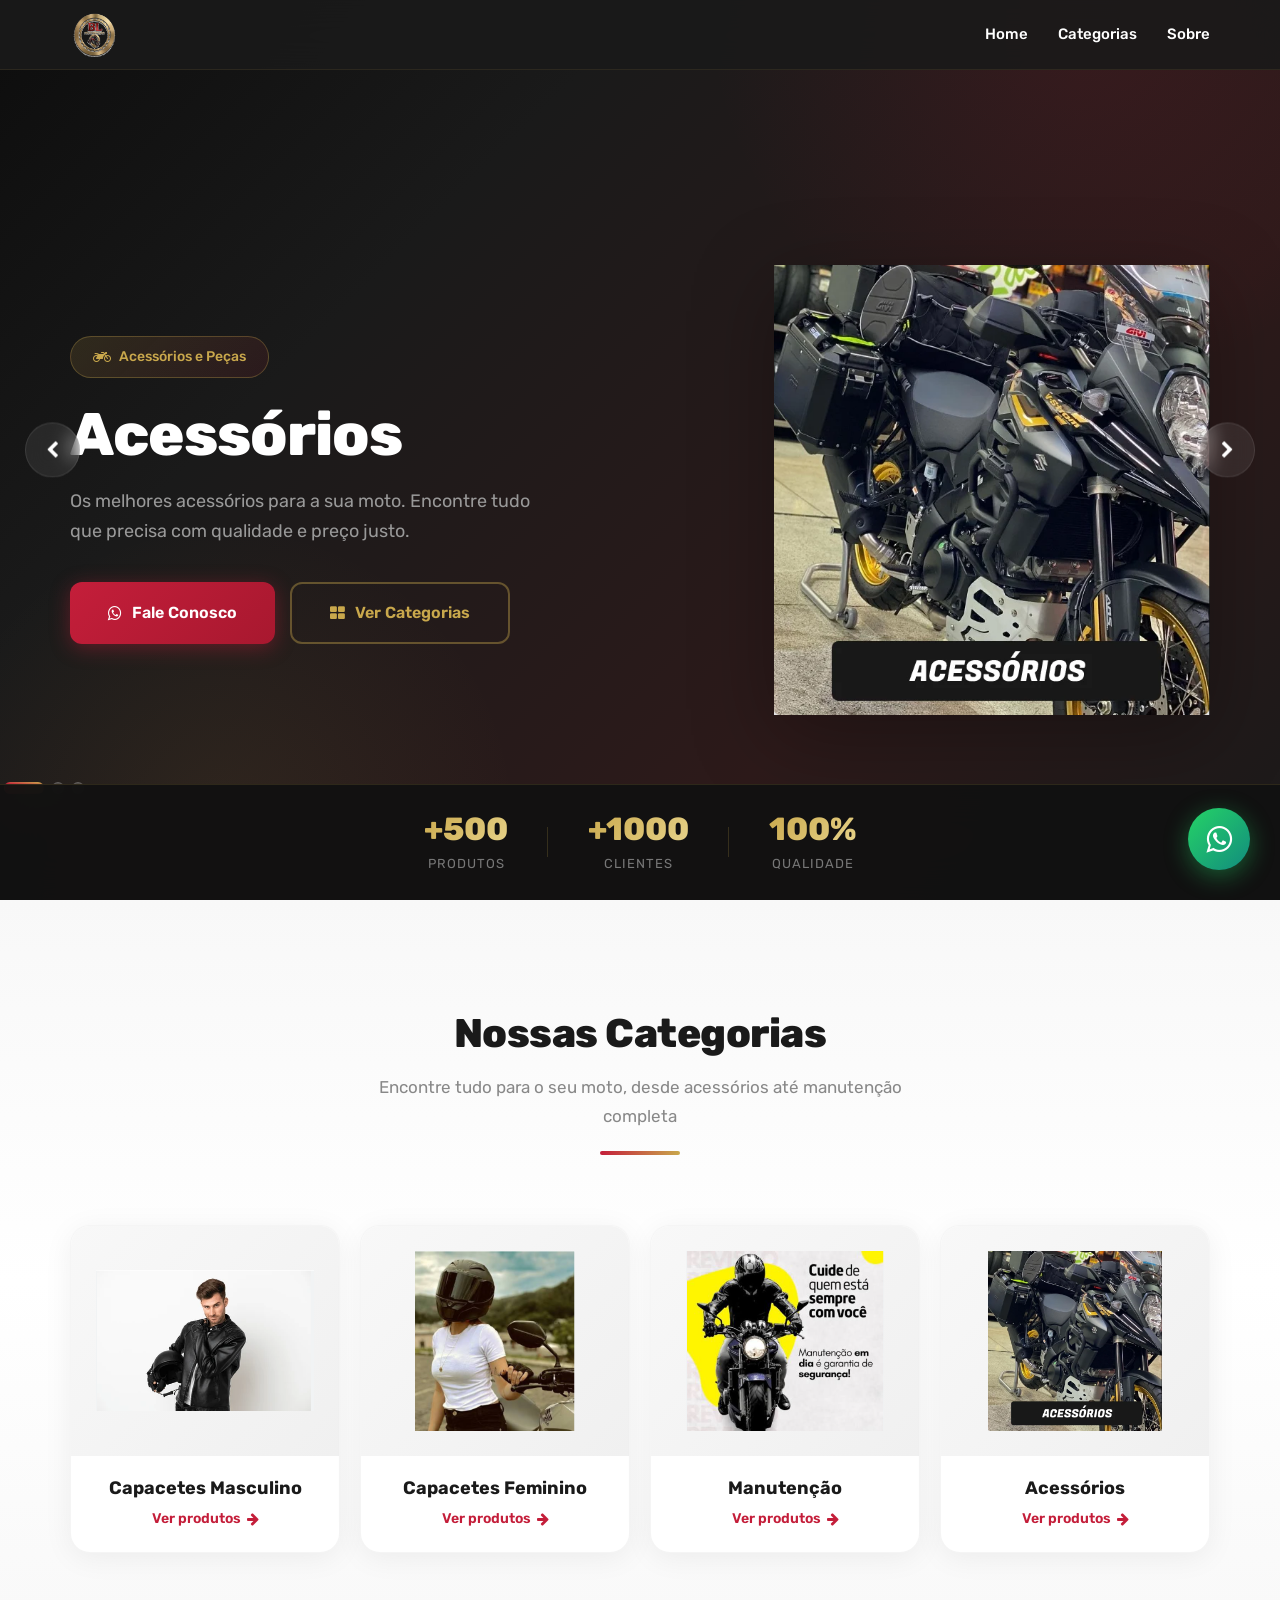
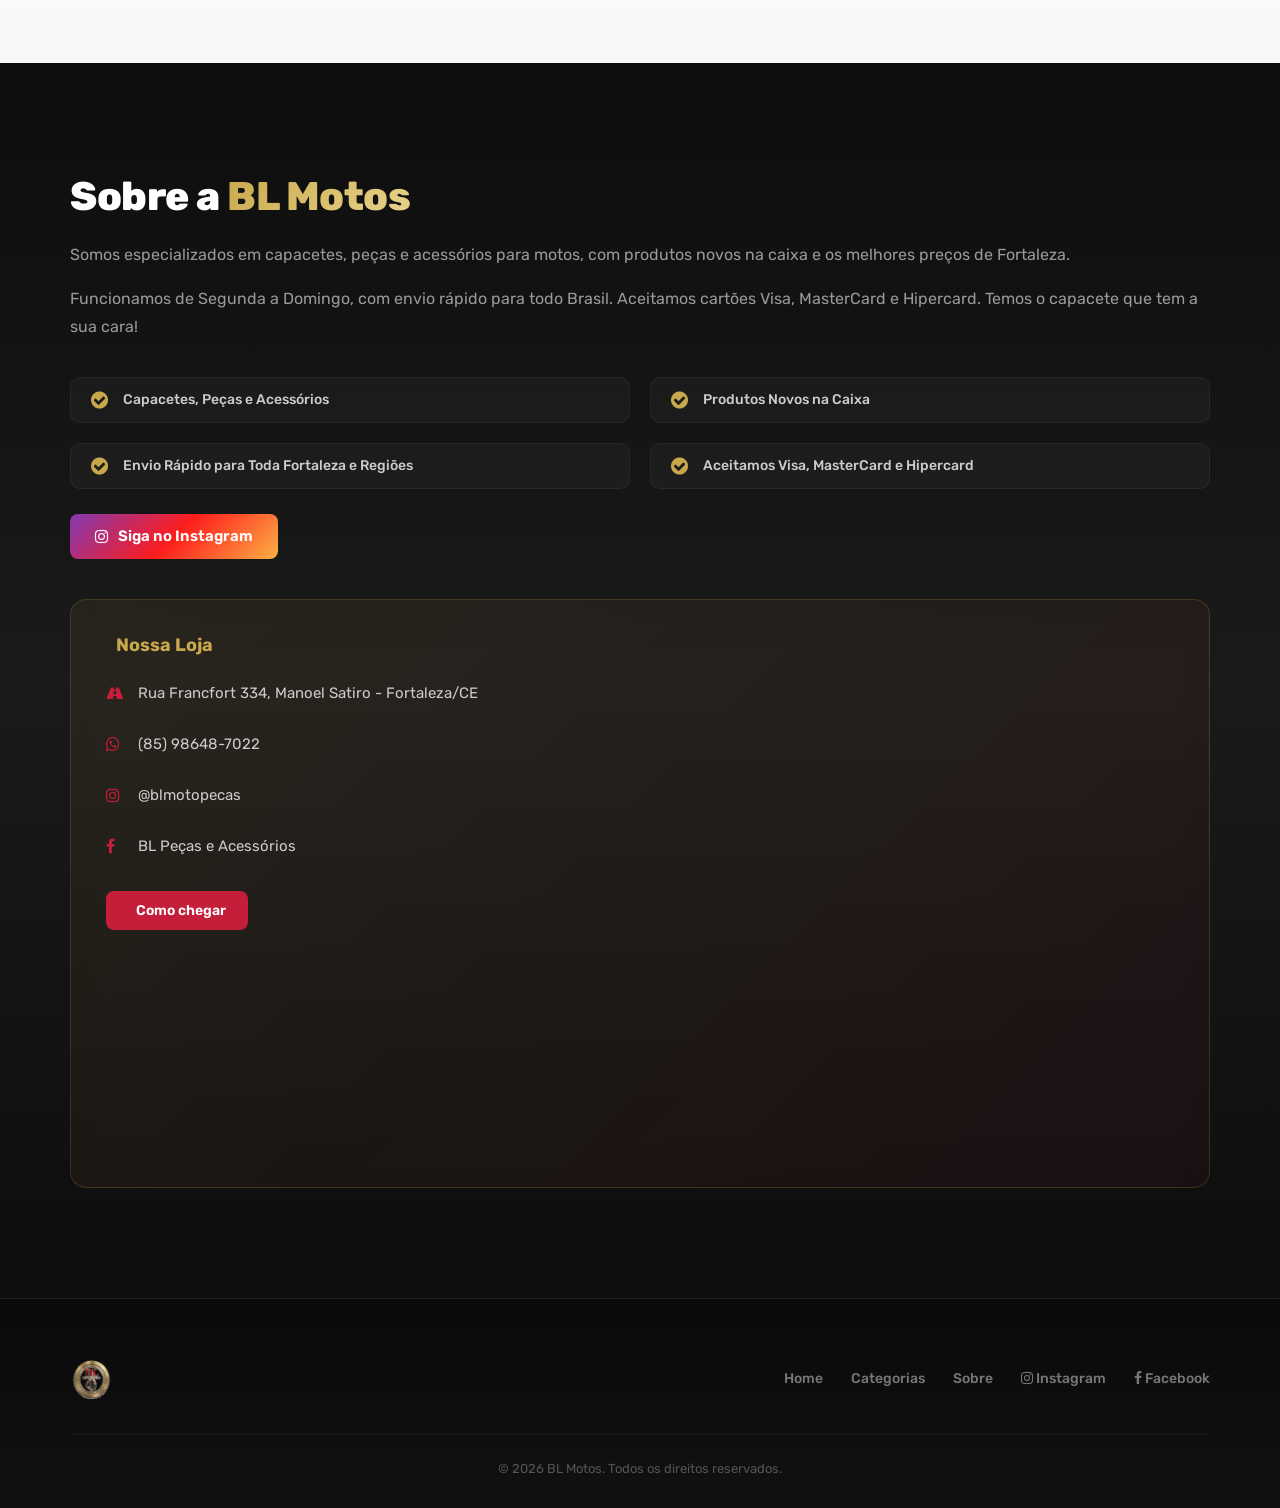
==== index.html @ 46d39925 "commit init" ====
<!DOCTYPE html>
<html lang="pt-BR">

<head>
    <meta charset="UTF-8">
    <meta http-equiv="X-UA-Compatible" content="IE=edge">
    <title>BL Motos - Acessórios e Peças para Motos</title>
    <meta name="robots" content="index, follow" />
    <meta name="description" content="BL Motos - Acessórios e peças para motos com os melhores preços e entrega para todo o Brasil.">
    <meta name="viewport" content="width=device-width, initial-scale=1.0">
    <link rel="icon" type="image/png" href="assets/images/logo/logo_transparent.png" />

    <!-- CSS -->
    <link rel="stylesheet" href="assets/css/vendor/font-awesome.min.css" />
    <link rel="stylesheet" href="assets/css/vendor/Pe-icon-7-stroke.css" />
    <link rel="stylesheet" href="assets/css/plugins/animate.min.css">
    <link rel="stylesheet" href="assets/css/plugins/swiper-bundle.min.css">
    <link rel="stylesheet" href="assets/css/style.css">

    <style>
        /* ===== RESET & BASE ===== */
        * { margin: 0; padding: 0; box-sizing: border-box; }
        html { scroll-behavior: smooth; }
        body { font-family: 'Rubik', sans-serif; color: #4A4A4A; overflow-x: hidden; }

        /* ===== ANIMATIONS ===== */
        @keyframes fadeInUp { from { opacity: 0; transform: translateY(40px); } to { opacity: 1; transform: translateY(0); } }
        @keyframes fadeInLeft { from { opacity: 0; transform: translateX(-40px); } to { opacity: 1; transform: translateX(0); } }
        @keyframes fadeInRight { from { opacity: 0; transform: translateX(40px); } to { opacity: 1; transform: translateX(0); } }
        @keyframes float { 0%, 100% { transform: translateY(0); } 50% { transform: translateY(-15px); } }
        @keyframes pulse { 0%, 100% { box-shadow: 0 0 0 0 rgba(37, 211, 102, 0.5); } 50% { box-shadow: 0 0 0 15px rgba(37, 211, 102, 0); } }
        @keyframes shimmer { 0% { background-position: -200% center; } 100% { background-position: 200% center; } }
        @keyframes glow { 0%, 100% { box-shadow: 0 0 20px rgba(196, 30, 58, 0.3); } 50% { box-shadow: 0 0 40px rgba(196, 30, 58, 0.6); } }
        @keyframes slideIn { from { opacity: 0; transform: scale(0.9); } to { opacity: 1; transform: scale(1); } }
        @keyframes borderGlow { 0%, 100% { border-color: rgba(201, 168, 76, 0.3); } 50% { border-color: rgba(201, 168, 76, 0.8); } }

        .animate-on-scroll { opacity: 0; transform: translateY(30px); transition: all 0.8s cubic-bezier(0.25, 0.46, 0.45, 0.94); }
        .animate-on-scroll.animated { opacity: 1; transform: translateY(0); }
        .animate-on-scroll.delay-1 { transition-delay: 0.1s; }
        .animate-on-scroll.delay-2 { transition-delay: 0.2s; }
        .animate-on-scroll.delay-3 { transition-delay: 0.3s; }
        .animate-on-scroll.delay-4 { transition-delay: 0.4s; }

        /* ===== HEADER ===== */
        .landing-header {
            position: fixed; top: 0; left: 0; width: 100%; z-index: 1000;
            background: rgba(26, 26, 26, 0.9); backdrop-filter: blur(20px);
            padding: 12px 0; transition: all 0.4s ease;
            border-bottom: 1px solid rgba(201, 168, 76, 0.1);
        }
        .landing-header.scrolled {
            background: rgba(17, 17, 17, 0.98);
            padding: 8px 0;
            box-shadow: 0 4px 30px rgba(0,0,0,0.3);
            border-bottom: 1px solid rgba(201, 168, 76, 0.2);
        }
        .landing-header .container { display: flex; justify-content: space-between; align-items: center; }
        .landing-header .logo img { max-height: 45px; transition: all 0.3s; }
        .landing-header.scrolled .logo img { max-height: 38px; }
        .landing-header nav ul { list-style: none; display: flex; gap: 30px; margin: 0; padding: 0; }
        .landing-header nav ul li a {
            color: #fff; text-decoration: none; font-weight: 500; font-size: 15px;
            transition: all 0.3s; position: relative; padding: 5px 0;
        }
        .landing-header nav ul li a:hover { color: #C9A84C; }
        .landing-header nav ul li a::after {
            content: ''; position: absolute; bottom: -2px; left: 50%; width: 0; height: 2px;
            background: linear-gradient(90deg, #C41E3A, #C9A84C); transition: all 0.3s;
            transform: translateX(-50%);
        }
        .landing-header nav ul li a:hover::after { width: 100%; }
        .mobile-toggle { display: none; background: none; border: none; color: #fff; font-size: 24px; cursor: pointer; }

        /* ===== HERO ===== */
        .hero { position: relative; }
        .hero-swiper { width: 100%; }
        .hero-slide {
            min-height: 100vh; display: flex; align-items: center;
            background: linear-gradient(135deg, #0D0D0D 0%, #1A1A1A 30%, #2D1A1A 70%, #1A1A1A 100%);
            position: relative; overflow: hidden; padding-top: 80px;
        }
        .hero-slide::before {
            content: ''; position: absolute; top: -50%; right: -20%; width: 900px; height: 900px;
            background: radial-gradient(circle, rgba(196, 30, 58, 0.12) 0%, transparent 60%);
            border-radius: 50%; animation: float 8s ease-in-out infinite;
        }
        .hero-slide::after {
            content: ''; position: absolute; bottom: -30%; left: -10%; width: 700px; height: 700px;
            background: radial-gradient(circle, rgba(201, 168, 76, 0.08) 0%, transparent 60%);
            border-radius: 50%; animation: float 10s ease-in-out infinite reverse;
        }
        .hero-slide .container { position: relative; z-index: 2; }
        .hero-content { max-width: 600px; animation: fadeInLeft 1s ease; }
        .hero-badge {
            display: inline-flex; align-items: center; gap: 8px;
            background: linear-gradient(135deg, rgba(201, 168, 76, 0.15), rgba(196, 30, 58, 0.1));
            color: #C9A84C; padding: 10px 22px; border-radius: 30px; font-size: 14px; font-weight: 500;
            margin-bottom: 25px; border: 1px solid rgba(201, 168, 76, 0.3);
            animation: borderGlow 3s ease-in-out infinite;
        }
        .hero h1 { font-size: 60px; font-weight: 800; color: #fff; line-height: 1.05; margin-bottom: 20px; letter-spacing: -1px; }
        .hero h1 span { 
            background: linear-gradient(135deg, #C41E3A, #FF4060); -webkit-background-clip: text; 
            -webkit-text-fill-color: transparent; background-clip: text;
        }
        .hero-slide h1 { font-size: 60px; font-weight: 800; color: #fff; line-height: 1.05; margin-bottom: 20px; letter-spacing: -1px; }
        .hero p { font-size: 18px; color: #999; margin-bottom: 35px; line-height: 1.7; max-width: 480px; }
        .hero-slide p { font-size: 18px; color: #999; margin-bottom: 35px; line-height: 1.7; max-width: 480px; }
        .hero-buttons { display: flex; gap: 15px; flex-wrap: wrap; }
        .btn-hero-primary {
            display: inline-flex; align-items: center; gap: 10px;
            background: linear-gradient(135deg, #C41E3A 0%, #A8182F 100%); color: #fff;
            padding: 18px 38px; border-radius: 12px; text-decoration: none; font-weight: 600; font-size: 16px;
            transition: all 0.4s; border: none; position: relative; overflow: hidden;
            box-shadow: 0 4px 20px rgba(196, 30, 58, 0.4);
        }
        .btn-hero-primary::before {
            content: ''; position: absolute; top: 0; left: -100%; width: 100%; height: 100%;
            background: linear-gradient(90deg, transparent, rgba(255,255,255,0.2), transparent);
            transition: left 0.5s;
        }
        .btn-hero-primary:hover::before { left: 100%; }
        .btn-hero-primary:hover { transform: translateY(-3px); box-shadow: 0 8px 30px rgba(196, 30, 58, 0.5); }
        .btn-hero-secondary {
            display: inline-flex; align-items: center; gap: 10px;
            background: transparent; color: #C9A84C; padding: 18px 38px; border-radius: 12px;
            text-decoration: none; font-weight: 600; font-size: 16px;
            transition: all 0.4s; border: 2px solid rgba(201, 168, 76, 0.4); position: relative; overflow: hidden;
        }
        .btn-hero-secondary:hover { 
            background: #C9A84C; color: #0D0D0D; transform: translateY(-3px); 
            border-color: #C9A84C; box-shadow: 0 8px 30px rgba(201, 168, 76, 0.3);
        }
        .hero-image { text-align: right; animation: fadeInRight 1s ease; }
        .hero-image img { 
            max-width: 100%; max-height: 450px; object-fit: contain; 
            animation: float 6s ease-in-out infinite;
            filter: drop-shadow(0 20px 40px rgba(0,0,0,0.3));
        }

        /* Hero Arrows */
        .hero-arrow {
            position: absolute; top: 50%; transform: translateY(-50%); z-index: 10;
            width: 55px; height: 55px; background: rgba(255,255,255,0.08); border-radius: 50%;
            display: flex; align-items: center; justify-content: center;
            cursor: pointer; transition: all 0.4s; backdrop-filter: blur(10px);
            border: 1px solid rgba(255,255,255,0.1);
        }
        .hero-arrow:hover { background: linear-gradient(135deg, #C41E3A, #A8182F); border-color: #C41E3A; transform: translateY(-50%) scale(1.1); }
        .hero-arrow i { color: #fff; font-size: 18px; }
        .hero-arrow-prev { left: 25px; }
        .hero-arrow-next { right: 25px; }

        /* Hero Pagination */
        .hero-pagination { position: absolute; bottom: 100px !important; left: 50% !important; transform: translateX(-50%) !important; z-index: 10; }
        .hero-pagination .swiper-pagination-bullet {
            width: 12px; height: 12px; background: rgba(255,255,255,0.2); opacity: 1; margin: 0 8px;
            transition: all 0.3s; border: 1px solid rgba(255,255,255,0.1);
        }
        .hero-pagination .swiper-pagination-bullet-active { 
            background: linear-gradient(135deg, #C41E3A, #C9A84C); width: 40px; border-radius: 6px;
            border-color: transparent;
        }

        /* Hero Stats Bar */
        .hero-stats-bar {
            position: absolute; bottom: 0; left: 0; width: 100%; z-index: 10;
            background: rgba(17, 17, 17, 0.95); backdrop-filter: blur(20px);
            border-top: 1px solid rgba(201, 168, 76, 0.15);
        }
        .hero-stats { display: flex; justify-content: center; gap: 80px; padding: 25px 0; }
        .hero-stat { text-align: center; position: relative; }
        .hero-stat::after {
            content: ''; position: absolute; right: -40px; top: 50%; transform: translateY(-50%);
            width: 1px; height: 30px; background: rgba(201, 168, 76, 0.2);
        }
        .hero-stat:last-child::after { display: none; }
        .hero-stat h3 { 
            font-size: 32px; font-weight: 800; margin: 0;
            background: linear-gradient(135deg, #C9A84C, #E8D48B); -webkit-background-clip: text;
            -webkit-text-fill-color: transparent; background-clip: text;
        }
        .hero-stat p { font-size: 13px; color: #777; margin: 5px 0 0; text-transform: uppercase; letter-spacing: 1px; }

        /* ===== SECTIONS ===== */
        .section { padding: 110px 0; }
        .section-dark { background: linear-gradient(180deg, #0D0D0D, #1A1A1A, #0D0D0D); }
        .section-light { background: linear-gradient(180deg, #F8F8F8, #FFFFFF, #F8F8F8); }
        .section-title { text-align: center; margin-bottom: 70px; }
        .section-title h2 { 
            font-size: 40px; font-weight: 800; color: #1A1A1A; margin-bottom: 15px;
            letter-spacing: -0.5px;
        }
        .section-dark .section-title h2 { color: #fff; }
        .section-title p { font-size: 17px; color: #888; max-width: 600px; margin: 0 auto; line-height: 1.7; }
        .section-title .divider { 
            width: 80px; height: 4px; margin: 20px auto 0; border-radius: 2px;
            background: linear-gradient(90deg, #C41E3A, #C9A84C);
        }

        /* ===== CATEGORIES ===== */
        .category-card {
            background: #fff; border-radius: 20px; overflow: hidden;
            box-shadow: 0 5px 30px rgba(0,0,0,0.06); transition: all 0.5s cubic-bezier(0.25, 0.46, 0.45, 0.94);
            text-decoration: none; display: block; position: relative;
            border: 1px solid rgba(0,0,0,0.04);
        }
        .category-card::before {
            content: ''; position: absolute; top: 0; left: 0; right: 0; height: 4px;
            background: linear-gradient(90deg, #C41E3A, #C9A84C); opacity: 0;
            transition: opacity 0.4s; z-index: 1;
        }
        .category-card:hover::before { opacity: 1; }
        .category-card:hover { 
            transform: translateY(-12px); 
            box-shadow: 0 20px 50px rgba(196, 30, 58, 0.12), 0 10px 30px rgba(0,0,0,0.08); 
        }
        .category-card-img {
            height: 230px; overflow: hidden; background: linear-gradient(135deg, #f8f8f8, #f0f0f0);
            display: flex; align-items: center; justify-content: center; padding: 25px;
            position: relative;
        }
        .category-card-img img { 
            max-height: 180px; object-fit: contain; transition: all 0.5s cubic-bezier(0.25, 0.46, 0.45, 0.94); 
        }
        .category-card:hover .category-card-img img { transform: scale(1.08) rotate(-2deg); }
        .category-card-body { padding: 22px; text-align: center; }
        .category-card-body h3 { font-size: 18px; font-weight: 700; color: #1A1A1A; margin-bottom: 8px; }
        .category-card-body span { 
            color: #C41E3A; font-size: 14px; font-weight: 600; 
            display: inline-flex; align-items: center; gap: 6px;
            transition: all 0.3s;
        }
        .category-card:hover .category-card-body span { gap: 12px; }
        .category-card:hover .category-card-body span i { transform: translateX(4px); }
        .category-card-body span i { transition: transform 0.3s; }

        /* ===== ABOUT ===== */
        .about-content { display: flex; align-items: center; gap: 70px; }
        .about-text { flex: 1; }
        .about-text h2 { font-size: 40px; font-weight: 800; color: #fff; margin-bottom: 20px; letter-spacing: -0.5px; }
        .about-text h2 span { 
            background: linear-gradient(135deg, #C9A84C, #E8D48B); -webkit-background-clip: text;
            -webkit-text-fill-color: transparent; background-clip: text;
        }
        .about-text p { color: #999; line-height: 1.8; margin-bottom: 15px; font-size: 16px; }
        .about-features { display: grid; grid-template-columns: 1fr 1fr; gap: 20px; margin-top: 35px; }
        .about-feature { 
            display: flex; align-items: center; gap: 12px; 
            padding: 12px 16px; border-radius: 10px;
            background: rgba(255,255,255,0.03); border: 1px solid rgba(255,255,255,0.05);
            transition: all 0.3s;
        }
        .about-feature:hover { background: rgba(201, 168, 76, 0.08); border-color: rgba(201, 168, 76, 0.2); }
        .about-feature i { 
            color: #C9A84C; font-size: 20px; width: 24px; text-align: center;
        }
        .about-feature span { color: #ccc; font-size: 14px; font-weight: 500; }
        .about-contact-card {
            background: linear-gradient(135deg, rgba(201, 168, 76, 0.08), rgba(196, 30, 58, 0.05));
            border: 1px solid rgba(201, 168, 76, 0.2);
            border-radius: 16px; padding: 35px; margin-top: 40px;
            backdrop-filter: blur(10px); transition: all 0.4s;
        }
        .about-contact-card:hover { border-color: rgba(201, 168, 76, 0.4); }
        .about-contact-card h4 { 
            color: #C9A84C; margin-bottom: 18px; font-size: 18px; font-weight: 700;
            display: flex; align-items: center; gap: 10px;
        }
        .about-contact-item { 
            display: flex; align-items: center; gap: 12px; margin-bottom: 14px;
            padding: 8px 0; transition: all 0.3s;
        }
        .about-contact-item:hover { transform: translateX(5px); }
        .about-contact-item i { color: #C41E3A; width: 20px; font-size: 16px; }
        .about-contact-item span, .about-contact-item a { color: #ccc; text-decoration: none; font-size: 15px; transition: color 0.3s; }
        .about-contact-item a:hover { color: #C9A84C; }

        /* ===== FOOTER ===== */
        .landing-footer { 
            background: linear-gradient(180deg, #0A0A0A, #111); 
            padding: 60px 0 30px; 
            border-top: 1px solid rgba(201, 168, 76, 0.1);
        }
        .footer-content { display: flex; justify-content: space-between; align-items: center; flex-wrap: wrap; gap: 20px; }
        .footer-logo img { max-height: 40px; transition: all 0.3s; }
        .footer-logo img:hover { transform: scale(1.05); }
        .footer-links { display: flex; gap: 28px; }
        .footer-links a { 
            color: #777; text-decoration: none; font-size: 14px; transition: all 0.3s;
            position: relative; font-weight: 500;
        }
        .footer-links a:hover { color: #C9A84C; }
        .footer-links a::after {
            content: ''; position: absolute; bottom: -3px; left: 0; width: 0; height: 2px;
            background: #C9A84C; transition: width 0.3s;
        }
        .footer-links a:hover::after { width: 100%; }
        .footer-copy { 
            width: 100%; text-align: center; margin-top: 35px; padding-top: 25px; 
            border-top: 1px solid rgba(255,255,255,0.05);
        }
        .footer-copy p { color: #555; font-size: 13px; margin: 0; }

        /* ===== WHATSAPP FLOAT ===== */
        .whatsapp-float {
            position: fixed; bottom: 30px; right: 30px; z-index: 999;
            width: 62px; height: 62px; background: linear-gradient(135deg, #25D366, #128C7E);
            border-radius: 50%; display: flex; align-items: center; justify-content: center;
            box-shadow: 0 6px 25px rgba(37, 211, 102, 0.4);
            transition: all 0.4s; text-decoration: none;
            animation: pulse 2s infinite;
        }
        .whatsapp-float:hover { 
            transform: scale(1.12); 
            box-shadow: 0 8px 35px rgba(37, 211, 102, 0.5); 
            animation: none;
        }
        .whatsapp-float i { color: #fff; font-size: 30px; }
        .whatsapp-float .tooltip {
            position: absolute; right: 75px; background: #fff; color: #333;
            padding: 12px 18px; border-radius: 10px; font-size: 13px; font-weight: 500;
            white-space: nowrap; box-shadow: 0 4px 20px rgba(0,0,0,0.12);
            opacity: 0; pointer-events: none; transition: all 0.3s;
            border: 1px solid rgba(0,0,0,0.05);
        }
        .whatsapp-float .tooltip::after {
            content: ''; position: absolute; right: -6px; top: 50%; transform: translateY(-50%);
            border: 6px solid transparent; border-left-color: #fff;
        }
        .whatsapp-float:hover .tooltip { opacity: 1; right: 70px; }

        /* ===== RESPONSIVE ===== */

        /* Tablets */
        @media (max-width: 991px) {
            .hero-slide h1 { font-size: 42px; }
            .hero-slide p { font-size: 16px; }
            .hero-image { display: none; }
            .hero-content { max-width: 100%; text-align: center; }
            .hero-buttons { justify-content: center; }
            .hero-badge { margin: 0 auto 20px; }
            .hero-stats { gap: 30px; }
            .hero-stat h3 { font-size: 26px; }
            .about-content { flex-direction: column; text-align: center; }
            .about-text { text-align: center; }
            .about-features { justify-items: center; }
            .about-contact-card { text-align: left; }
            .section-title p { margin: 0 auto; }
            .landing-header nav { 
                display: none; 
                position: absolute; top: 100%; left: 0; width: 100%;
                background: rgba(17, 17, 17, 0.98); padding: 25px;
                border-bottom: 1px solid rgba(201, 168, 76, 0.15);
                backdrop-filter: blur(20px);
            }
            .landing-header nav.active { display: block; }
            .landing-header nav ul { flex-direction: column; gap: 18px; text-align: center; }
            .landing-header nav ul li a { font-size: 17px; }
            .mobile-toggle { display: block; }
            .hero-arrow { display: none; }
            .category-card-body h3 { font-size: 16px; }
        }

        /* Mobile */
        @media (max-width: 767px) {
            .hero-slide { min-height: auto; padding: 120px 0 100px; }
            .hero-slide h1 { font-size: 34px; line-height: 1.15; }
            .hero-slide p { font-size: 15px; margin-bottom: 25px; }
            .hero-buttons { flex-direction: column; align-items: stretch; }
            .hero-buttons a { justify-content: center; padding: 14px 25px; font-size: 15px; }
            .hero-badge { font-size: 12px; padding: 8px 16px; }
            .hero-stats { flex-direction: row; gap: 15px; padding: 18px 0; }
            .hero-stat h3 { font-size: 22px; }
            .hero-stat p { font-size: 11px; }
            .hero-stat::after { display: none; }
            .hero-pagination { bottom: 80px !important; }
            .section { padding: 70px 0; }
            .section-title { margin-bottom: 40px; }
            .section-title h2 { font-size: 26px; }
            .section-title p { font-size: 14px; }
            .section-title .divider { width: 50px; }
            .row.g-4 { gap: 15px !important; }
            .col-md-6 { flex: 0 0 50%; max-width: 50%; padding-left: 8px; padding-right: 8px; }
            .category-card-img { height: 160px; padding: 15px; }
            .category-card-img img { max-height: 130px; }
            .category-card-body { padding: 15px 10px; }
            .category-card-body h3 { font-size: 14px; margin-bottom: 5px; }
            .category-card-body span { font-size: 12px; }
            .about-text h2 { font-size: 28px; }
            .about-text p { font-size: 14px; }
            .about-features { grid-template-columns: 1fr; gap: 12px; }
            .about-feature { padding: 10px 12px; }
            .about-feature span { font-size: 13px; }
            .about-contact-card { padding: 20px; margin-top: 25px; }
            .about-contact-card h4 { font-size: 16px; }
            .about-contact-item span, .about-contact-item a { font-size: 13px; }
            .about-map iframe { height: 180px; }
            .btn-whatsapp-cta { padding: 14px 20px; font-size: 14px; }
            .footer-content { flex-direction: column; text-align: center; gap: 15px; }
            .footer-links { flex-wrap: wrap; justify-content: center; gap: 15px; }
            .footer-links a { font-size: 13px; }
            .footer-copy { margin-top: 20px; padding-top: 15px; }
            .footer-copy p { font-size: 12px; }
            .whatsapp-float { width: 55px; height: 55px; bottom: 20px; right: 20px; }
            .whatsapp-float i { font-size: 26px; }
            .whatsapp-float .tooltip { display: none; }
        }

        /* Small mobile */
        @media (max-width: 400px) {
            .hero-slide h1 { font-size: 28px; }
            .hero-stat h3 { font-size: 20px; }
            .hero-stat p { font-size: 10px; }
            .section-title h2 { font-size: 22px; }
            .category-card-img { height: 140px; }
            .category-card-img img { max-height: 110px; }
        }
    </style>
</head>

<body>

    <!-- Header -->
    <header class="landing-header" id="header">
        <div class="container">
            <a href="#home" class="logo">
                <img src="assets/images/logo/logo_transparent.png" alt="BL Motos">
            </a>
            <nav id="nav">
                <ul>
                    <li><a href="#home">Home</a></li>
                    <li><a href="#categorias">Categorias</a></li>
                    <li><a href="#sobre">Sobre</a></li>
                </ul>
            </nav>
            <button class="mobile-toggle" id="mobileToggle" aria-label="Menu">
                <i class="fa fa-bars"></i>
            </button>
        </div>
    </header>

    <!-- Hero Slider -->
    <section class="hero" id="home">
        <div class="swiper hero-swiper">
            <div class="swiper-wrapper">
                <!-- Slide 1 - Acessorios -->
                <div class="swiper-slide">
                    <div class="hero-slide">
                        <div class="container">
                            <div class="row align-items-center">
                                <div class="col-lg-6">
                                    <div class="hero-content">
                                        <span class="hero-badge"><i class="fa fa-motorcycle"></i> Acessórios e Peças</span>
                                        <h1>Acessórios</h1>
                                        <p>Os melhores acessórios para a sua moto. Encontre tudo que precisa com qualidade e preço justo.</p>
                                        <div class="hero-buttons">
                                            <a href="https://wa.me/5585986487022?text=Ol%C3%A1%2C%20tudo%20bem%3F%20Gostaria%20de%20saber%20mais%20sobre%20os%20produtos%20da%20BL%20Motos." target="_blank" class="btn-hero-primary">
                                                <i class="fa fa-whatsapp"></i> Fale Conosco
                                            </a>
                                            <a href="#categorias" class="btn-hero-secondary">
                                                <i class="fa fa-th-large"></i> Ver Categorias
                                            </a>
                                        </div>
                                    </div>
                                </div>
                                <div class="col-lg-6">
                                    <div class="hero-image">
                                        <img src="assets/images/slider/inner-img/acessorios.png" alt="Acessórios">
                                    </div>
                                </div>
                            </div>
                        </div>
                    </div>
                </div>
                <!-- Slide 2 - Capacetes -->
                <div class="swiper-slide">
                    <div class="hero-slide">
                        <div class="container">
                            <div class="row align-items-center">
                                <div class="col-lg-6">
                                    <div class="hero-content">
                                        <span class="hero-badge"><i class="fa fa-shield-alt"></i> Segurança em Primeiro Lugar</span>
                                        <h1>Capacetes</h1>
                                        <p>Capacetes de qualidade para sua segurança. Proteção e conforto para cada viagem.</p>
                                        <div class="hero-buttons">
                                            <a href="https://wa.me/5585986487022?text=Ol%C3%A1%2C%20tudo%20bem%3F%20Gostaria%20de%20saber%20mais%20sobre%20os%20produtos%20da%20BL%20Motos." target="_blank" class="btn-hero-primary">
                                                <i class="fa fa-whatsapp"></i> Fale Conosco
                                            </a>
                                            <a href="#categorias" class="btn-hero-secondary">
                                                <i class="fa fa-th-large"></i> Ver Categorias
                                            </a>
                                        </div>
                                    </div>
                                </div>
                                <div class="col-lg-6">
                                    <div class="hero-image">
                                        <img src="assets/images/slider/inner-img/capacetes.png" alt="Capacetes">
                                    </div>
                                </div>
                            </div>
                        </div>
                    </div>
                </div>
                <!-- Slide 3 - Manutencao -->
                <div class="swiper-slide">
                    <div class="hero-slide">
                        <div class="container">
                            <div class="row align-items-center">
                                <div class="col-lg-6">
                                    <div class="hero-content">
                                        <span class="hero-badge"><i class="fa fa-wrench"></i> Cuida da sua moto</span>
                                        <h1>Manutenção</h1>
                                        <p>Cuide da sua moto com carinho. Peças e acessórios para manter tudo em ordem.</p>
                                        <div class="hero-buttons">
                                            <a href="https://wa.me/5585986487022?text=Ol%C3%A1%2C%20tudo%20bem%3F%20Gostaria%20de%20saber%20mais%20sobre%20os%20produtos%20da%20BL%20Motos." target="_blank" class="btn-hero-primary">
                                                <i class="fa fa-whatsapp"></i> Fale Conosco
                                            </a>
                                            <a href="#categorias" class="btn-hero-secondary">
                                                <i class="fa fa-th-large"></i> Ver Categorias
                                            </a>
                                        </div>
                                    </div>
                                </div>
                                <div class="col-lg-6">
                                    <div class="hero-image">
                                        <img src="assets/images/slider/inner-img/manutencao_capa.png" alt="Manutenção">
                                    </div>
                                </div>
                            </div>
                        </div>
                    </div>
                </div>
            </div>
            <!-- Arrows -->
            <div class="hero-arrow hero-arrow-prev"><i class="fa fa-chevron-left"></i></div>
            <div class="hero-arrow hero-arrow-next"><i class="fa fa-chevron-right"></i></div>
            <!-- Pagination -->
            <div class="hero-pagination"></div>
        </div>
        <!-- Stats bar -->
        <div class="hero-stats-bar">
            <div class="container">
                <div class="hero-stats">
                    <div class="hero-stat">
                        <h3>+500</h3>
                        <p>Produtos</p>
                    </div>
                    <div class="hero-stat">
                        <h3>+1000</h3>
                        <p>Clientes</p>
                    </div>
                    <div class="hero-stat">
                        <h3>100%</h3>
                        <p>Qualidade</p>
                    </div>
                </div>
            </div>
        </div>
    </section>

    <!-- Categorias -->
    <section class="section section-light" id="categorias">
        <div class="container">
            <div class="section-title animate-on-scroll">
                <h2>Nossas Categorias</h2>
                <p>Encontre tudo para o seu moto, desde acessórios até manutenção completa</p>
                <div class="divider"></div>
            </div>
            <div class="row g-4">
                <div class="col-lg-3 col-md-6 animate-on-scroll delay-1">
                    <a href="categorias/masculino.html" class="category-card">
                        <div class="category-card-img">
                            <img src="assets/images/product/top-category/modelo_masculino.png" alt="Capacetes Masculino">
                        </div>
                        <div class="category-card-body">
                            <h3>Capacetes Masculino</h3>
                            <span>Ver produtos <i class="fa fa-arrow-right"></i></span>
                        </div>
                    </a>
                </div>
                <div class="col-lg-3 col-md-6 animate-on-scroll delay-2">
                    <a href="categorias/feminino.html" class="category-card">
                        <div class="category-card-img">
                            <img src="assets/images/product/top-category/modelo_feminino.png" alt="Capacetes Feminino">
                        </div>
                        <div class="category-card-body">
                            <h3>Capacetes Feminino</h3>
                            <span>Ver produtos <i class="fa fa-arrow-right"></i></span>
                        </div>
                    </a>
                </div>
                <div class="col-lg-3 col-md-6 animate-on-scroll delay-3">
                    <a href="categorias/manutencao.html" class="category-card">
                        <div class="category-card-img">
                            <img src="assets/images/product/top-category/manutencao_capa.png" alt="Manutenção">
                        </div>
                        <div class="category-card-body">
                            <h3>Manutenção</h3>
                            <span>Ver produtos <i class="fa fa-arrow-right"></i></span>
                        </div>
                    </a>
                </div>
                <div class="col-lg-3 col-md-6 animate-on-scroll delay-4">
                    <a href="categorias/acessorios.html" class="category-card">
                        <div class="category-card-img">
                            <img src="assets/images/product/top-category/acessorios.png" alt="Acessórios">
                        </div>
                        <div class="category-card-body">
                            <h3>Acessórios</h3>
                            <span>Ver produtos <i class="fa fa-arrow-right"></i></span>
                        </div>
                    </a>
                </div>
            </div>
        </div>
    </section>

    <!-- Sobre -->
    <section class="section section-dark" id="sobre">
        <div class="container">
            <div class="about-content animate-on-scroll">
                <div class="about-text">
                    <h2>Sobre a <span>BL Motos</span></h2>
                    <p>Somos especializados em capacetes, peças e acessórios para motos, com produtos novos na caixa e os melhores preços de Fortaleza.</p>
                    <p>Funcionamos de Segunda a Domingo, com envio rápido para todo Brasil. Aceitamos cartões Visa, MasterCard e Hipercard. Temos o capacete que tem a sua cara!</p>
                    <div class="about-features">
                        <div class="about-feature">
                            <i class="fa fa-check-circle"></i>
                            <span>Capacetes, Peças e Acessórios</span>
                        </div>
                        <div class="about-feature">
                            <i class="fa fa-check-circle"></i>
                            <span>Produtos Novos na Caixa</span>
                        </div>
                        <div class="about-feature">
                            <i class="fa fa-check-circle"></i>
                            <span>Envio Rápido para Toda Fortaleza e Regiões</span>
                        </div>
                        <div class="about-feature">
                            <i class="fa fa-check-circle"></i>
                            <span>Aceitamos Visa, MasterCard e Hipercard</span>
                        </div>
                    </div>
                    <a href="https://www.instagram.com/blmotopecas?igsh=ZTV5c3hmcXA2eHQx" target="_blank" style="display:inline-flex; align-items:center; gap:10px; background:linear-gradient(135deg, #833ab4, #fd1d1d, #fcb045); color:#fff; padding:12px 25px; border-radius:8px; text-decoration:none; font-weight:600; font-size:15px; margin-top:25px; transition:all 0.3s;">
                        <i class="fa fa-instagram"></i> Siga no Instagram
                    </a>
                    <div class="about-contact-card">
                        <h4><i class="fa fa-map-marker-alt"></i> Nossa Loja</h4>
                        <div class="about-contact-item">
                            <i class="fa fa-road"></i>
                            <span>Rua Francfort 334, Manoel Satiro - Fortaleza/CE</span>
                        </div>
                        <div class="about-contact-item">
                            <i class="fa fa-whatsapp"></i>
                            <a href="https://wa.me/5585986487022?text=Ol%C3%A1%2C%20tudo%20bem%3F%20Gostaria%20de%20saber%20mais%20sobre%20os%20produtos%20da%20BL%20Motos." target="_blank">(85) 98648-7022</a>
                        </div>
                        <div class="about-contact-item">
                            <i class="fa fa-instagram"></i>
                            <a href="https://www.instagram.com/blmotopecas?igsh=ZTV5c3hmcXA2eHQx" target="_blank">@blmotopecas</a>
                        </div>
                        <div class="about-contact-item">
                            <i class="fa fa-facebook"></i>
                            <a href="https://www.facebook.com/BLMotospecaseacessorios/" target="_blank">BL Peças e Acessórios</a>
                        </div>
                        <a href="https://www.google.com/maps/dir/?api=1&destination=-3.7974452,-38.5816400" target="_blank" style="display:inline-flex; align-items:center; gap:8px; background:#C41E3A; color:#fff; padding:10px 22px; border-radius:8px; text-decoration:none; font-weight:600; font-size:14px; margin-top:12px; transition:all 0.3s;">
                            <i class="fa fa directions-icon"></i> Como chegar
                        </a>
                        <div class="about-map">
                            <iframe src="https://www.google.com/maps/embed?pb=!1m18!1m12!1m3!1d3981.3147000000002!2d-38.58164000000001!3d-3.7974452!2m3!1f0!2f0!3f0!3m2!1i1024!2i768!4f13.1!3m3!1m2!1s0x0%3A0x0!2zM8KwNDcnNTEuMCJTIDM4wrAzNCc1NC4wIlc!5e0!3m2!1spt-BR!2sbr!4v1234567890!5m2!1spt-BR!2sbr" width="100%" height="200" style="border:0; border-radius: 10px; margin-top: 15px;" allowfullscreen="" loading="lazy"></iframe>
                        </div>
                    </div>
                </div>

            </div>
        </div>
    </section>



    <!-- Footer -->
    <footer class="landing-footer">
        <div class="container">
            <div class="footer-content">
                <a href="#home" class="footer-logo">
                    <img src="assets/images/logo/logo_transparent.png" alt="BL Motos">
                </a>
                <div class="footer-links">
                    <a href="#home">Home</a>
                    <a href="#categorias">Categorias</a>
                    <a href="#sobre">Sobre</a>
                    <a href="https://www.instagram.com/blmotopecas?igsh=ZTV5c3hmcXA2eHQx" target="_blank"><i class="fa fa-instagram"></i> Instagram</a>
                    <a href="https://www.facebook.com/BLMotospecaseacessorios/" target="_blank"><i class="fa fa-facebook"></i> Facebook</a>
                </div>
            </div>
            <div class="footer-copy">
                <p>&copy; 2026 BL Motos. Todos os direitos reservados.</p>
            </div>
        </div>
    </footer>

    <!-- WhatsApp Float -->
    <a href="https://wa.me/5585986487022?text=Ol%C3%A1%2C%20tudo%20bem%3F%20Gostaria%20de%20saber%20mais%20sobre%20os%20produtos%20da%20BL%20Motos." target="_blank" class="whatsapp-float">
        <i class="fa fa-whatsapp"></i>
        <span class="tooltip">Olá, tudo bem?</span>
    </a>

    <!-- JS -->
    <script src="assets/js/vendor/jquery-3.6.0.min.js"></script>
    <script src="assets/js/vendor/bootstrap.bundle.min.js"></script>
    <script src="assets/js/plugins/swiper-bundle.min.js"></script>
    <script>
        // Hero Slider
        var heroSwiper = new Swiper('.hero-swiper', {
            loop: true,
            speed: 1000,
            autoplay: {
                delay: 6000,
                disableOnInteraction: false,
            },
            effect: 'fade',
            fadeEffect: {
                crossFade: true
            },
            pagination: {
                el: '.hero-pagination',
                clickable: true,
            },
            navigation: {
                prevEl: '.hero-arrow-prev',
                nextEl: '.hero-arrow-next',
            },
        });

        // Mobile menu toggle
        document.getElementById('mobileToggle').addEventListener('click', function() {
            document.getElementById('nav').classList.toggle('active');
        });

        // Close mobile menu on link click
        document.querySelectorAll('#nav a').forEach(function(link) {
            link.addEventListener('click', function() {
                document.getElementById('nav').classList.remove('active');
            });
        });

        // Header scroll effect
        window.addEventListener('scroll', function() {
            var header = document.getElementById('header');
            if (window.scrollY > 50) {
                header.classList.add('scrolled');
            } else {
                header.classList.remove('scrolled');
            }
        });

        // Scroll animations
        function animateOnScroll() {
            var elements = document.querySelectorAll('.animate-on-scroll');
            elements.forEach(function(el) {
                var rect = el.getBoundingClientRect();
                var windowHeight = window.innerHeight;
                if (rect.top < windowHeight * 0.85) {
                    el.classList.add('animated');
                }
            });
        }
        window.addEventListener('scroll', animateOnScroll);
        window.addEventListener('load', animateOnScroll);

        // Counter animation
        function animateCounters() {
            var counters = document.querySelectorAll('.hero-stat h3');
            counters.forEach(function(counter) {
                var text = counter.textContent;
                var target = parseInt(text.replace(/[^0-9]/g, ''));
                var suffix = text.replace(/[0-9]/g, '');
                var current = 0;
                var increment = Math.ceil(target / 60);
                var timer = setInterval(function() {
                    current += increment;
                    if (current >= target) {
                        counter.textContent = text;
                        clearInterval(timer);
                    } else {
                        counter.textContent = '+' + current + suffix.replace('+', '');
                    }
                }, 30);
            });
        }

        // Run counter animation when page loads
        window.addEventListener('load', function() {
            setTimeout(animateCounters, 500);
        });
    </script>

</body>
</html>
---- assets/css/vendor/Pe-icon-7-stroke.css ----
@font-face {
	font-family: 'Pe-icon-7-stroke';
	src:url('../../fonts/Pe-icon-7-stroke.eot?d7yf1v');
	src:url('../../fonts/Pe-icon-7-stroke.eot?#iefixd7yf1v') format('embedded-opentype'),
		url('../../fonts/Pe-icon-7-stroke.woff?d7yf1v') format('woff'),
		url('../../fonts/Pe-icon-7-stroke.ttf?d7yf1v') format('truetype'),
		url('../../fonts/Pe-icon-7-stroke.svg?d7yf1v#Pe-icon-7-stroke') format('svg');
	font-weight: normal;
	font-style: normal;
}

[class^="pe-7s-"], [class*=" pe-7s-"] {
	font-family: 'Pe-icon-7-stroke';
	speak: none;
	font-style: normal;
	font-weight: normal;
	font-variant: normal;
	text-transform: none;
	line-height: 1;

	/* Better Font Rendering =========== */
	-webkit-font-smoothing: antialiased;
	-moz-osx-font-smoothing: grayscale;
}

.pe-7s-album:before {
	content: "\e6aa";
}
.pe-7s-arc:before {
	content: "\e6ab";
}
.pe-7s-back-2:before {
	content: "\e6ac";
}
.pe-7s-bandaid:before {
	content: "\e6ad";
}
.pe-7s-car:before {
	content: "\e6ae";
}
.pe-7s-diamond:before {
	content: "\e6af";
}
.pe-7s-door-lock:before {
	content: "\e6b0";
}
.pe-7s-eyedropper:before {
	content: "\e6b1";
}
.pe-7s-female:before {
	content: "\e6b2";
}
.pe-7s-gym:before {
	content: "\e6b3";
}
.pe-7s-hammer:before {
	content: "\e6b4";
}
.pe-7s-headphones:before {
	content: "\e6b5";
}
.pe-7s-helm:before {
	content: "\e6b6";
}
.pe-7s-hourglass:before {
	content: "\e6b7";
}
.pe-7s-leaf:before {
	content: "\e6b8";
}
.pe-7s-magic-wand:before {
	content: "\e6b9";
}
.pe-7s-male:before {
	content: "\e6ba";
}
.pe-7s-map-2:before {
	content: "\e6bb";
}
.pe-7s-next-2:before {
	content: "\e6bc";
}
.pe-7s-paint-bucket:before {
	content: "\e6bd";
}
.pe-7s-pendrive:before {
	content: "\e6be";
}
.pe-7s-photo:before {
	content: "\e6bf";
}
.pe-7s-piggy:before {
	content: "\e6c0";
}
.pe-7s-plugin:before {
	content: "\e6c1";
}
.pe-7s-refresh-2:before {
	content: "\e6c2";
}
.pe-7s-rocket:before {
	content: "\e6c3";
}
.pe-7s-settings:before {
	content: "\e6c4";
}
.pe-7s-shield:before {
	content: "\e6c5";
}
.pe-7s-smile:before {
	content: "\e6c6";
}
.pe-7s-usb:before {
	content: "\e6c7";
}
.pe-7s-vector:before {
	content: "\e6c8";
}
.pe-7s-wine:before {
	content: "\e6c9";
}
.pe-7s-cloud-upload:before {
	content: "\e68a";
}
.pe-7s-cash:before {
	content: "\e68c";
}
.pe-7s-close:before {
	content: "\e680";
}
.pe-7s-bluetooth:before {
	content: "\e68d";
}
.pe-7s-cloud-download:before {
	content: "\e68b";
}
.pe-7s-way:before {
	content: "\e68e";
}
.pe-7s-close-circle:before {
	content: "\e681";
}
.pe-7s-id:before {
	content: "\e68f";
}
.pe-7s-angle-up:before {
	content: "\e682";
}
.pe-7s-wristwatch:before {
	content: "\e690";
}
.pe-7s-angle-up-circle:before {
	content: "\e683";
}
.pe-7s-world:before {
	content: "\e691";
}
.pe-7s-angle-right:before {
	content: "\e684";
}
.pe-7s-volume:before {
	content: "\e692";
}
.pe-7s-angle-right-circle:before {
	content: "\e685";
}
.pe-7s-users:before {
	content: "\e693";
}
.pe-7s-angle-left:before {
	content: "\e686";
}
.pe-7s-user-female:before {
	content: "\e694";
}
.pe-7s-angle-left-circle:before {
	content: "\e687";
}
.pe-7s-up-arrow:before {
	content: "\e695";
}
.pe-7s-angle-down:before {
	content: "\e688";
}
.pe-7s-switch:before {
	content: "\e696";
}
.pe-7s-angle-down-circle:before {
	content: "\e689";
}
.pe-7s-scissors:before {
	content: "\e697";
}
.pe-7s-wallet:before {
	content: "\e600";
}
.pe-7s-safe:before {
	content: "\e698";
}
.pe-7s-volume2:before {
	content: "\e601";
}
.pe-7s-volume1:before {
	content: "\e602";
}
.pe-7s-voicemail:before {
	content: "\e603";
}
.pe-7s-video:before {
	content: "\e604";
}
.pe-7s-user:before {
	content: "\e605";
}
.pe-7s-upload:before {
	content: "\e606";
}
.pe-7s-unlock:before {
	content: "\e607";
}
.pe-7s-umbrella:before {
	content: "\e608";
}
.pe-7s-trash:before {
	content: "\e609";
}
.pe-7s-tools:before {
	content: "\e60a";
}
.pe-7s-timer:before {
	content: "\e60b";
}
.pe-7s-ticket:before {
	content: "\e60c";
}
.pe-7s-target:before {
	content: "\e60d";
}
.pe-7s-sun:before {
	content: "\e60e";
}
.pe-7s-study:before {
	content: "\e60f";
}
.pe-7s-stopwatch:before {
	content: "\e610";
}
.pe-7s-star:before {
	content: "\e611";
}
.pe-7s-speaker:before {
	content: "\e612";
}
.pe-7s-signal:before {
	content: "\e613";
}
.pe-7s-shuffle:before {
	content: "\e614";
}
.pe-7s-shopbag:before {
	content: "\e615";
}
.pe-7s-share:before {
	content: "\e616";
}
.pe-7s-server:before {
	content: "\e617";
}
.pe-7s-search:before {
	content: "\e618";
}
.pe-7s-film:before {
	content: "\e6a5";
}
.pe-7s-science:before {
	content: "\e619";
}
.pe-7s-disk:before {
	content: "\e6a6";
}
.pe-7s-ribbon:before {
	content: "\e61a";
}
.pe-7s-repeat:before {
	content: "\e61b";
}
.pe-7s-refresh:before {
	content: "\e61c";
}
.pe-7s-add-user:before {
	content: "\e6a9";
}
.pe-7s-refresh-cloud:before {
	content: "\e61d";
}
.pe-7s-paperclip:before {
	content: "\e69c";
}
.pe-7s-radio:before {
	content: "\e61e";
}
.pe-7s-note2:before {
	content: "\e69d";
}
.pe-7s-print:before {
	content: "\e61f";
}
.pe-7s-network:before {
	content: "\e69e";
}
.pe-7s-prev:before {
	content: "\e620";
}
.pe-7s-mute:before {
	content: "\e69f";
}
.pe-7s-power:before {
	content: "\e621";
}
.pe-7s-medal:before {
	content: "\e6a0";
}
.pe-7s-portfolio:before {
	content: "\e622";
}
.pe-7s-like2:before {
	content: "\e6a1";
}
.pe-7s-plus:before {
	content: "\e623";
}
.pe-7s-left-arrow:before {
	content: "\e6a2";
}
.pe-7s-play:before {
	content: "\e624";
}
.pe-7s-key:before {
	content: "\e6a3";
}
.pe-7s-plane:before {
	content: "\e625";
}
.pe-7s-joy:before {
	content: "\e6a4";
}
.pe-7s-photo-gallery:before {
	content: "\e626";
}
.pe-7s-pin:before {
	content: "\e69b";
}
.pe-7s-phone:before {
	content: "\e627";
}
.pe-7s-plug:before {
	content: "\e69a";
}
.pe-7s-pen:before {
	content: "\e628";
}
.pe-7s-right-arrow:before {
	content: "\e699";
}
.pe-7s-paper-plane:before {
	content: "\e629";
}
.pe-7s-delete-user:before {
	content: "\e6a7";
}
.pe-7s-paint:before {
	content: "\e62a";
}
.pe-7s-bottom-arrow:before {
	content: "\e6a8";
}
.pe-7s-notebook:before {
	content: "\e62b";
}
.pe-7s-note:before {
	content: "\e62c";
}
.pe-7s-next:before {
	content: "\e62d";
}
.pe-7s-news-paper:before {
	content: "\e62e";
}
.pe-7s-musiclist:before {
	content: "\e62f";
}
.pe-7s-music:before {
	content: "\e630";
}
.pe-7s-mouse:before {
	content: "\e631";
}
.pe-7s-more:before {
	content: "\e632";
}
.pe-7s-moon:before {
	content: "\e633";
}
.pe-7s-monitor:before {
	content: "\e634";
}
.pe-7s-micro:before {
	content: "\e635";
}
.pe-7s-menu:before {
	content: "\e636";
}
.pe-7s-map:before {
	content: "\e637";
}
.pe-7s-map-marker:before {
	content: "\e638";
}
.pe-7s-mail:before {
	content: "\e639";
}
.pe-7s-mail-open:before {
	content: "\e63a";
}
.pe-7s-mail-open-file:before {
	content: "\e63b";
}
.pe-7s-magnet:before {
	content: "\e63c";
}
.pe-7s-loop:before {
	content: "\e63d";
}
.pe-7s-look:before {
	content: "\e63e";
}
.pe-7s-lock:before {
	content: "\e63f";
}
.pe-7s-lintern:before {
	content: "\e640";
}
.pe-7s-link:before {
	content: "\e641";
}
.pe-7s-like:before {
	content: "\e642";
}
.pe-7s-light:before {
	content: "\e643";
}
.pe-7s-less:before {
	content: "\e644";
}
.pe-7s-keypad:before {
	content: "\e645";
}
.pe-7s-junk:before {
	content: "\e646";
}
.pe-7s-info:before {
	content: "\e647";
}
.pe-7s-home:before {
	content: "\e648";
}
.pe-7s-help2:before {
	content: "\e649";
}
.pe-7s-help1:before {
	content: "\e64a";
}
.pe-7s-graph3:before {
	content: "\e64b";
}
.pe-7s-graph2:before {
	content: "\e64c";
}
.pe-7s-graph1:before {
	content: "\e64d";
}
.pe-7s-graph:before {
	content: "\e64e";
}
.pe-7s-global:before {
	content: "\e64f";
}
.pe-7s-gleam:before {
	content: "\e650";
}
.pe-7s-glasses:before {
	content: "\e651";
}
.pe-7s-gift:before {
	content: "\e652";
}
.pe-7s-folder:before {
	content: "\e653";
}
.pe-7s-flag:before {
	content: "\e654";
}
.pe-7s-filter:before {
	content: "\e655";
}
.pe-7s-file:before {
	content: "\e656";
}
.pe-7s-expand1:before {
	content: "\e657";
}
.pe-7s-exapnd2:before {
	content: "\e658";
}
.pe-7s-edit:before {
	content: "\e659";
}
.pe-7s-drop:before {
	content: "\e65a";
}
.pe-7s-drawer:before {
	content: "\e65b";
}
.pe-7s-download:before {
	content: "\e65c";
}
.pe-7s-display2:before {
	content: "\e65d";
}
.pe-7s-display1:before {
	content: "\e65e";
}
.pe-7s-diskette:before {
	content: "\e65f";
}
.pe-7s-date:before {
	content: "\e660";
}
.pe-7s-cup:before {
	content: "\e661";
}
.pe-7s-culture:before {
	content: "\e662";
}
.pe-7s-crop:before {
	content: "\e663";
}
.pe-7s-credit:before {
	content: "\e664";
}
.pe-7s-copy-file:before {
	content: "\e665";
}
.pe-7s-config:before {
	content: "\e666";
}
.pe-7s-compass:before {
	content: "\e667";
}
.pe-7s-comment:before {
	content: "\e668";
}
.pe-7s-coffee:before {
	content: "\e669";
}
.pe-7s-cloud:before {
	content: "\e66a";
}
.pe-7s-clock:before {
	content: "\e66b";
}
.pe-7s-check:before {
	content: "\e66c";
}
.pe-7s-chat:before {
	content: "\e66d";
}
.pe-7s-cart:before {
	content: "\e66e";
}
.pe-7s-camera:before {
	content: "\e66f";
}
.pe-7s-call:before {
	content: "\e670";
}
.pe-7s-calculator:before {
	content: "\e671";
}
.pe-7s-browser:before {
	content: "\e672";
}
.pe-7s-box2:before {
	content: "\e673";
}
.pe-7s-box1:before {
	content: "\e674";
}
.pe-7s-bookmarks:before {
	content: "\e675";
}
.pe-7s-bicycle:before {
	content: "\e676";
}
.pe-7s-bell:before {
	content: "\e677";
}
.pe-7s-battery:before {
	content: "\e678";
}
.pe-7s-ball:before {
	content: "\e679";
}
.pe-7s-back:before {
	content: "\e67a";
}
.pe-7s-attention:before {
	content: "\e67b";
}
.pe-7s-anchor:before {
	content: "\e67c";
}
.pe-7s-albums:before {
	content: "\e67d";
}
.pe-7s-alarm:before {
	content: "\e67e";
}
.pe-7s-airplay:before {
	content: "\e67f";
}
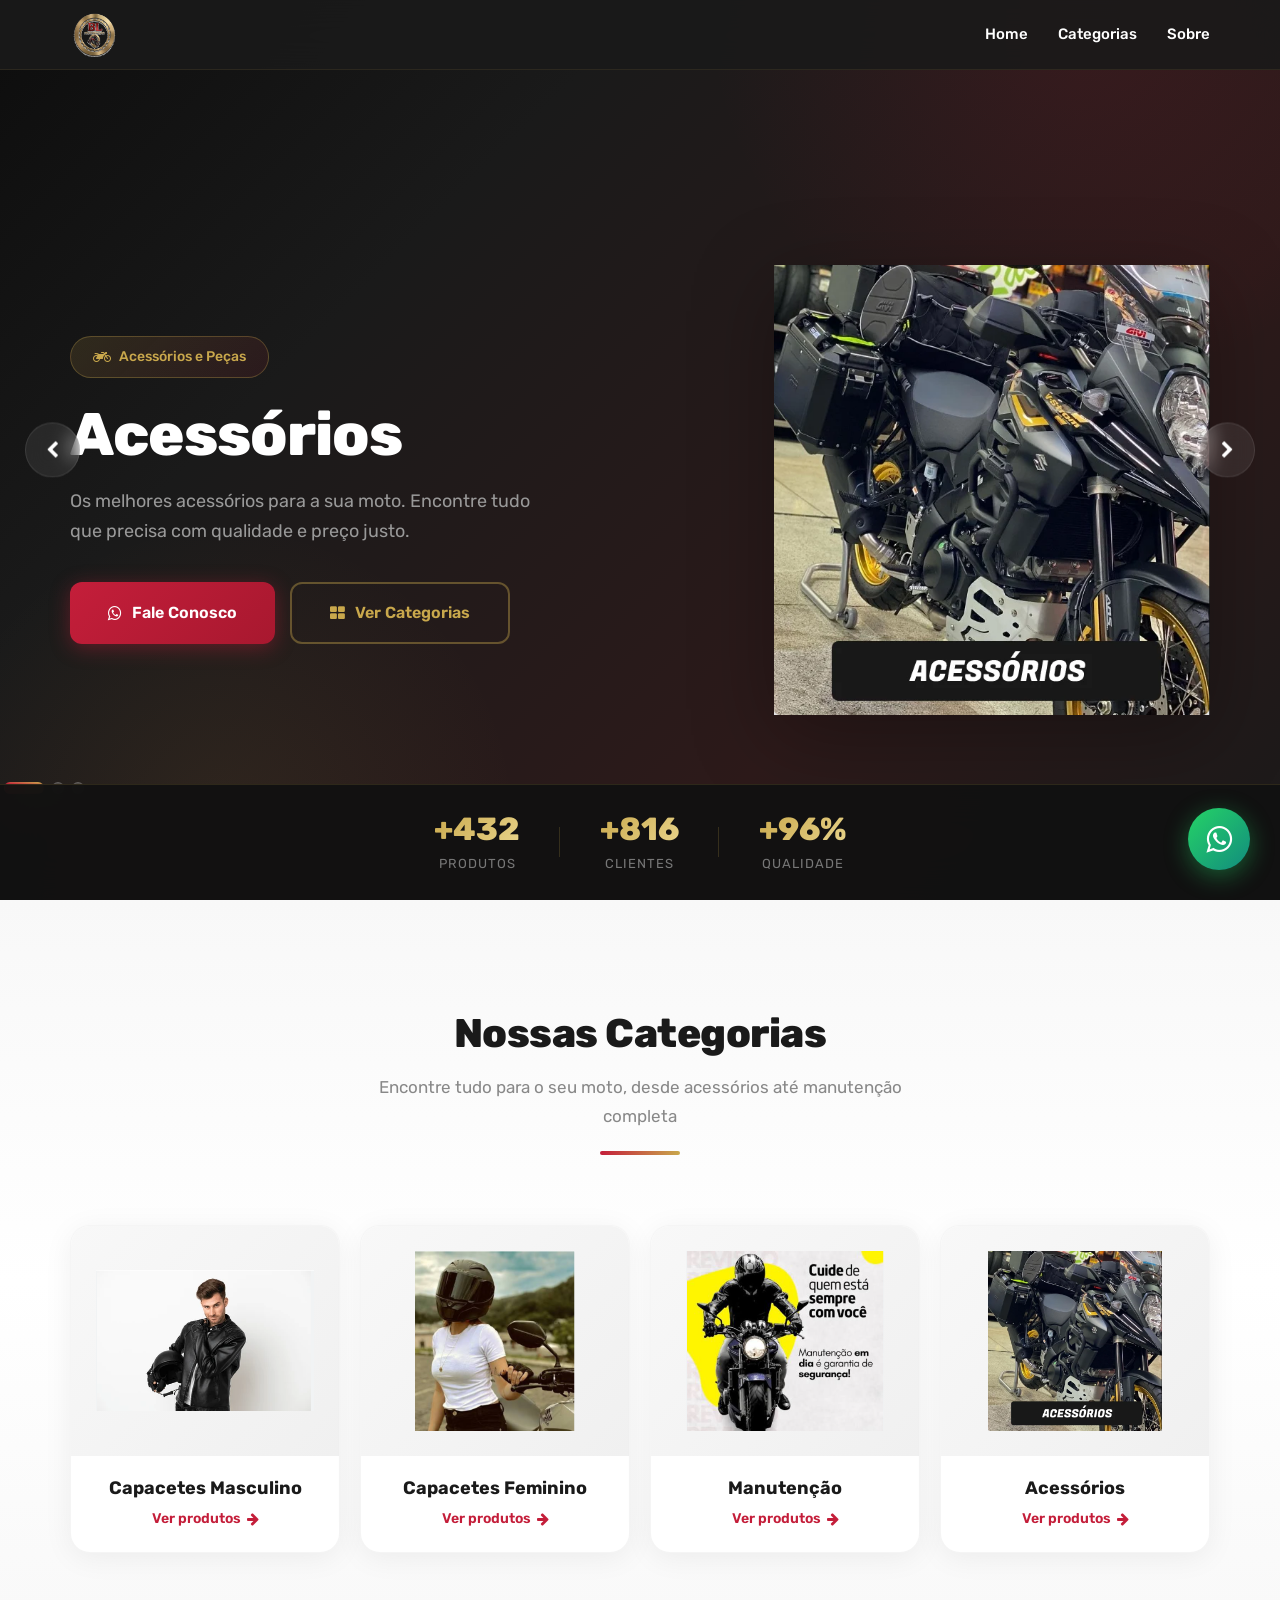
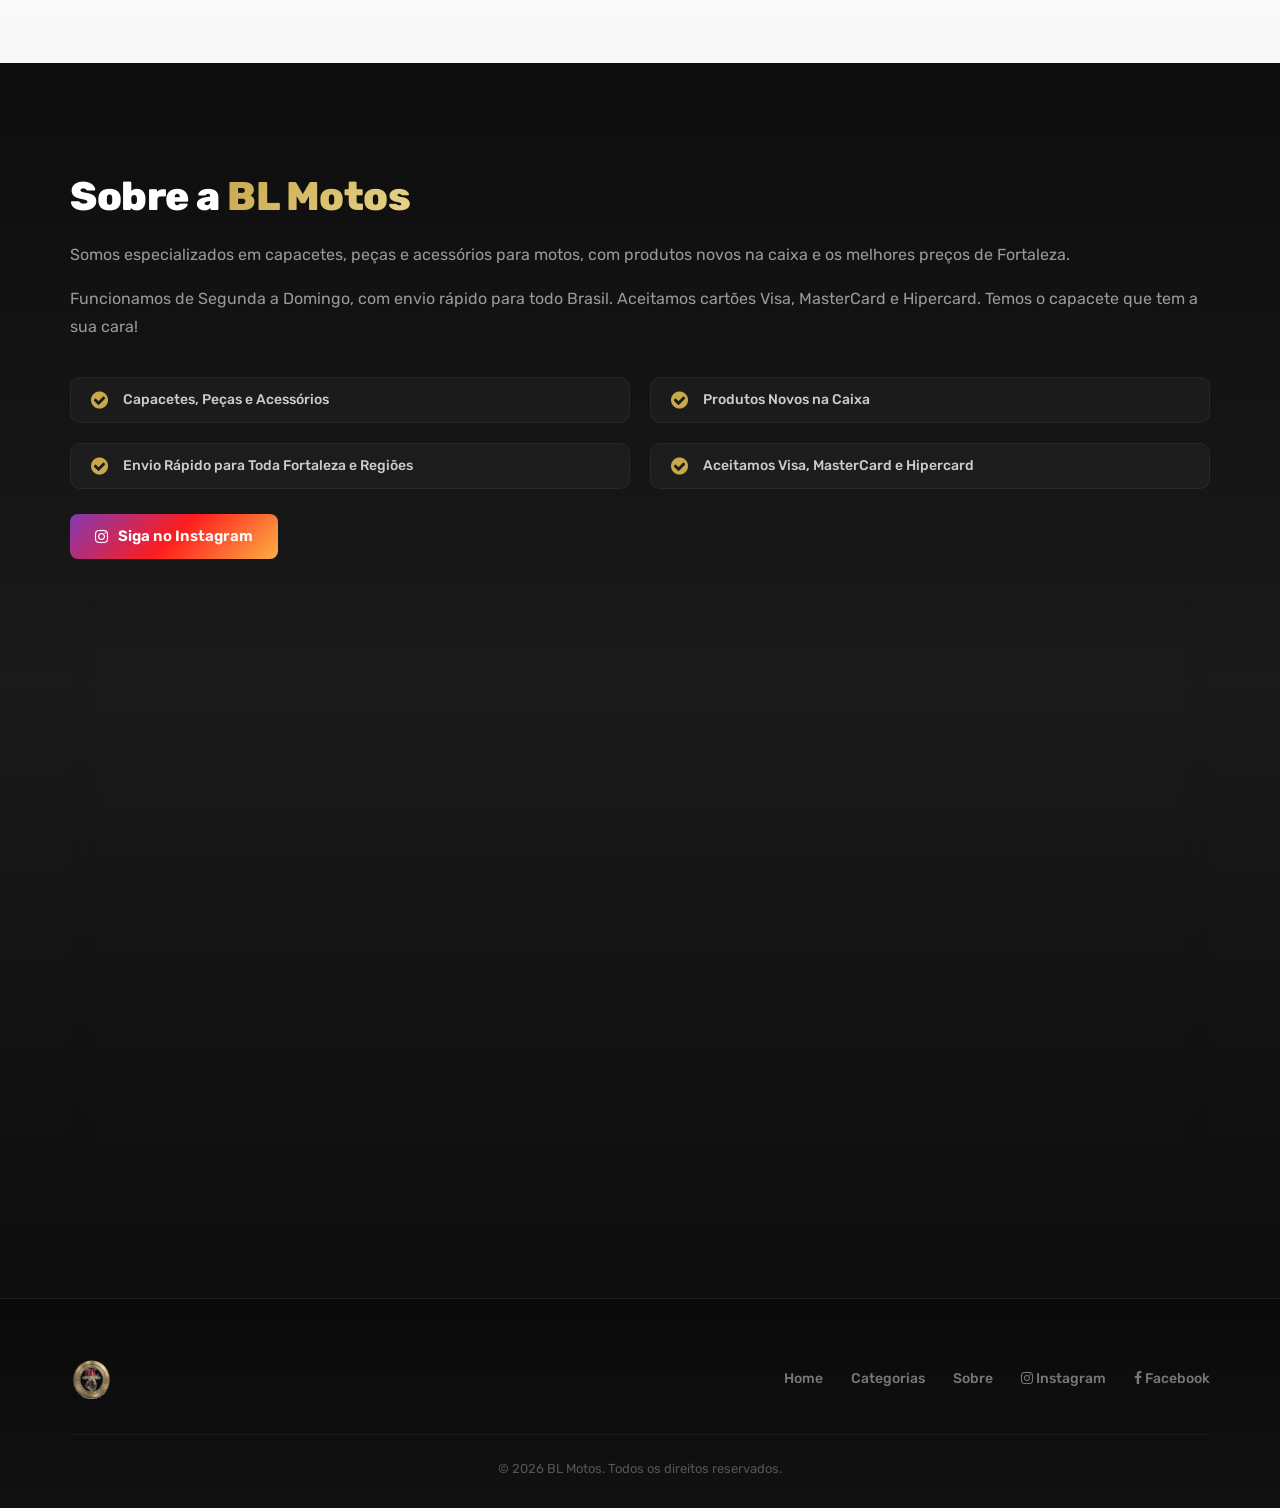
==== commit f56f1a70: "ajuste mobile" ====
--- a/index.html
+++ b/index.html
@@ -336,7 +336,6 @@
         @media (max-width: 991px) {
             .hero-slide h1 { font-size: 42px; }
             .hero-slide p { font-size: 16px; }
-            .hero-image { display: none; }
             .hero-content { max-width: 100%; text-align: center; }
             .hero-buttons { justify-content: center; }
             .hero-badge { margin: 0 auto 20px; }
@@ -360,61 +359,72 @@
             .mobile-toggle { display: block; }
             .hero-arrow { display: none; }
             .category-card-body h3 { font-size: 16px; }
+            .row.align-items-center { flex-direction: column; }
+            .row.align-items-center > div { width: 100%; }
+            .hero-image { text-align: center; margin-top: 30px; }
+            .hero-image img { max-height: 280px; }
         }
 
         /* Mobile */
         @media (max-width: 767px) {
-            .hero-slide { min-height: auto; padding: 120px 0 100px; }
-            .hero-slide h1 { font-size: 34px; line-height: 1.15; }
-            .hero-slide p { font-size: 15px; margin-bottom: 25px; }
+            .hero-slide { min-height: auto; padding: 100px 0 80px; }
+            .hero-slide h1 { font-size: 30px; line-height: 1.2; }
+            .hero-slide p { font-size: 14px; margin-bottom: 20px; }
             .hero-buttons { flex-direction: column; align-items: stretch; }
-            .hero-buttons a { justify-content: center; padding: 14px 25px; font-size: 15px; }
-            .hero-badge { font-size: 12px; padding: 8px 16px; }
-            .hero-stats { flex-direction: row; gap: 15px; padding: 18px 0; }
-            .hero-stat h3 { font-size: 22px; }
-            .hero-stat p { font-size: 11px; }
+            .hero-buttons a { justify-content: center; padding: 13px 20px; font-size: 14px; }
+            .hero-badge { font-size: 12px; padding: 7px 14px; }
+            .hero-image { margin-top: 25px; }
+            .hero-image img { max-height: 220px; }
+            .hero-stats { flex-direction: row; gap: 12px; padding: 15px 0; }
+            .hero-stat h3 { font-size: 20px; }
+            .hero-stat p { font-size: 10px; letter-spacing: 0.5px; }
             .hero-stat::after { display: none; }
-            .hero-pagination { bottom: 80px !important; }
-            .section { padding: 70px 0; }
-            .section-title { margin-bottom: 40px; }
-            .section-title h2 { font-size: 26px; }
-            .section-title p { font-size: 14px; }
-            .section-title .divider { width: 50px; }
-            .row.g-4 { gap: 15px !important; }
-            .col-md-6 { flex: 0 0 50%; max-width: 50%; padding-left: 8px; padding-right: 8px; }
-            .category-card-img { height: 160px; padding: 15px; }
-            .category-card-img img { max-height: 130px; }
-            .category-card-body { padding: 15px 10px; }
-            .category-card-body h3 { font-size: 14px; margin-bottom: 5px; }
-            .category-card-body span { font-size: 12px; }
-            .about-text h2 { font-size: 28px; }
-            .about-text p { font-size: 14px; }
-            .about-features { grid-template-columns: 1fr; gap: 12px; }
+            .hero-pagination { bottom: 70px !important; }
+            .section { padding: 60px 0; }
+            .section-title { margin-bottom: 35px; }
+            .section-title h2 { font-size: 24px; }
+            .section-title p { font-size: 13px; }
+            .section-title .divider { width: 45px; height: 3px; }
+            .row.g-4 { display: grid; grid-template-columns: 1fr 1fr; gap: 12px !important; }
+            .col-lg-3.col-md-6 { width: auto; flex: auto; max-width: none; padding: 0; }
+            .category-card { border-radius: 14px; }
+            .category-card-img { height: 130px; padding: 12px; }
+            .category-card-img img { max-height: 105px; }
+            .category-card-body { padding: 12px 8px; }
+            .category-card-body h3 { font-size: 13px; margin-bottom: 4px; }
+            .category-card-body span { font-size: 11px; }
+            .about-text h2 { font-size: 26px; }
+            .about-text p { font-size: 13px; line-height: 1.7; }
+            .about-features { grid-template-columns: 1fr; gap: 10px; }
             .about-feature { padding: 10px 12px; }
-            .about-feature span { font-size: 13px; }
-            .about-contact-card { padding: 20px; margin-top: 25px; }
-            .about-contact-card h4 { font-size: 16px; }
+            .about-feature span { font-size: 12px; }
+            .about-contact-card { padding: 18px; margin-top: 20px; border-radius: 12px; }
+            .about-contact-card h4 { font-size: 15px; margin-bottom: 12px; }
+            .about-contact-item { margin-bottom: 10px; }
             .about-contact-item span, .about-contact-item a { font-size: 13px; }
-            .about-map iframe { height: 180px; }
-            .btn-whatsapp-cta { padding: 14px 20px; font-size: 14px; }
-            .footer-content { flex-direction: column; text-align: center; gap: 15px; }
-            .footer-links { flex-wrap: wrap; justify-content: center; gap: 15px; }
-            .footer-links a { font-size: 13px; }
-            .footer-copy { margin-top: 20px; padding-top: 15px; }
-            .footer-copy p { font-size: 12px; }
-            .whatsapp-float { width: 55px; height: 55px; bottom: 20px; right: 20px; }
-            .whatsapp-float i { font-size: 26px; }
+            .about-map iframe { height: 160px; }
+            .btn-whatsapp-cta { padding: 12px 18px; font-size: 13px; border-radius: 10px; }
+            .footer-content { flex-direction: column; text-align: center; gap: 12px; }
+            .footer-links { flex-wrap: wrap; justify-content: center; gap: 12px; }
+            .footer-links a { font-size: 12px; }
+            .footer-copy { margin-top: 18px; padding-top: 12px; }
+            .footer-copy p { font-size: 11px; }
+            .whatsapp-float { width: 52px; height: 52px; bottom: 18px; right: 18px; }
+            .whatsapp-float i { font-size: 24px; }
             .whatsapp-float .tooltip { display: none; }
         }
 
         /* Small mobile */
         @media (max-width: 400px) {
-            .hero-slide h1 { font-size: 28px; }
-            .hero-stat h3 { font-size: 20px; }
-            .hero-stat p { font-size: 10px; }
-            .section-title h2 { font-size: 22px; }
-            .category-card-img { height: 140px; }
-            .category-card-img img { max-height: 110px; }
+            .hero-slide h1 { font-size: 26px; }
+            .hero-stat h3 { font-size: 18px; }
+            .section-title h2 { font-size: 20px; }
+            .row.g-4 { grid-template-columns: 1fr 1fr; gap: 10px !important; }
+            .category-card-img { height: 110px; padding: 10px; }
+            .category-card-img img { max-height: 90px; }
+            .category-card-body { padding: 10px 5px; }
+            .category-card-body h3 { font-size: 12px; }
+            .category-card-body span { font-size: 10px; }
         }
     </style>
 </head>
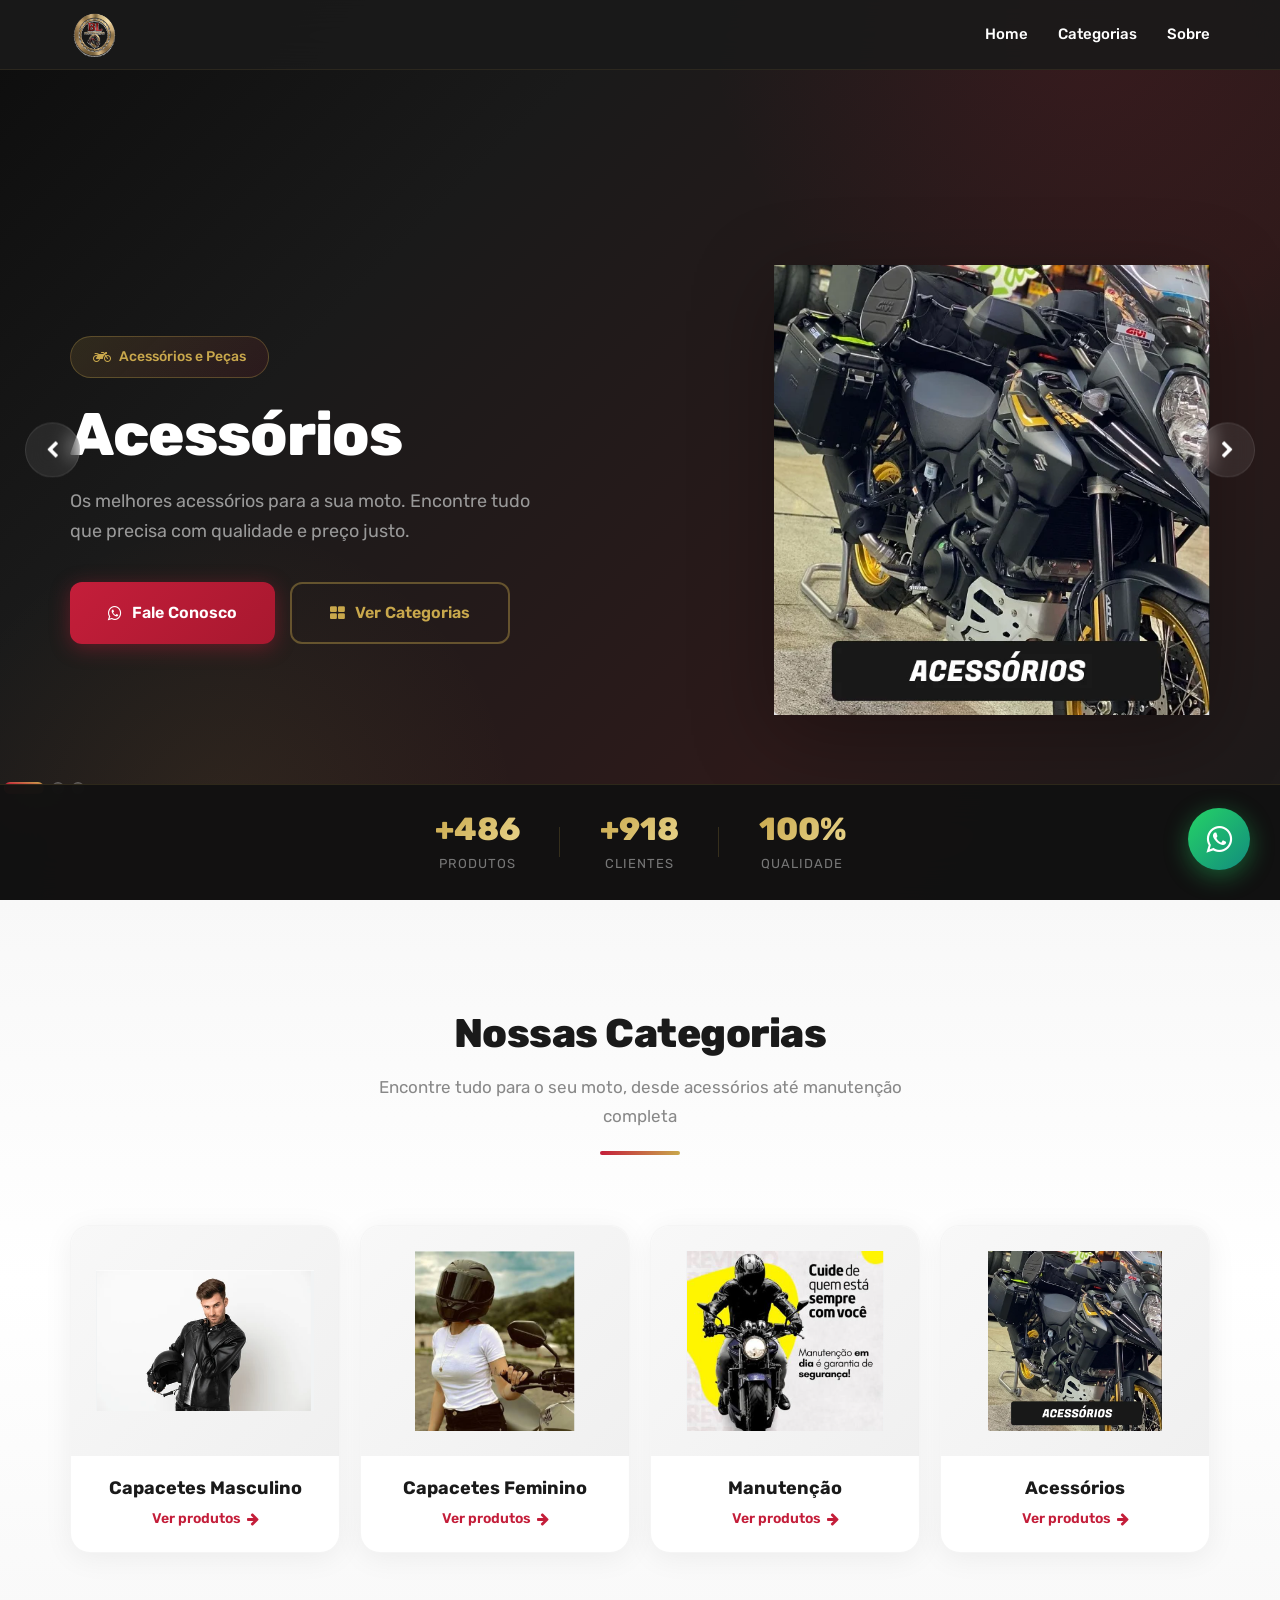
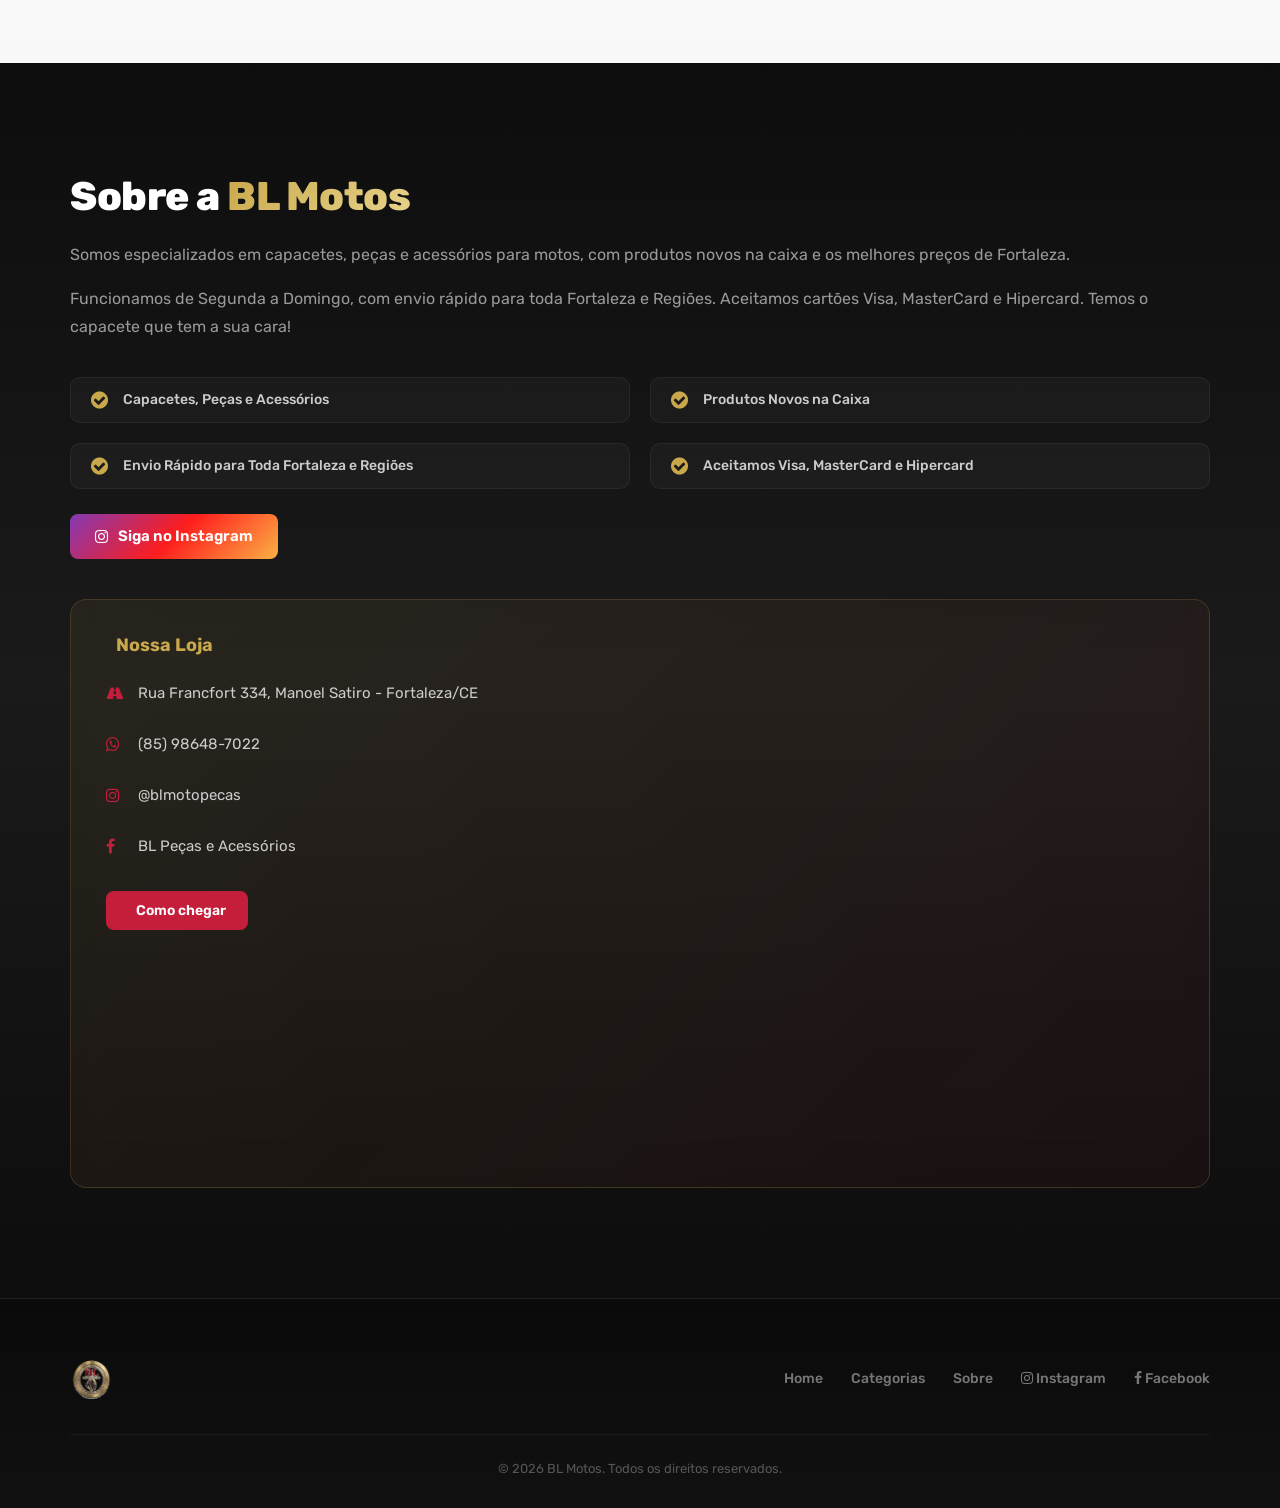
==== commit 491ab600: "ajuste texto" ====
--- a/index.html
+++ b/index.html
@@ -633,7 +633,7 @@
                 <div class="about-text">
                     <h2>Sobre a <span>BL Motos</span></h2>
                     <p>Somos especializados em capacetes, peças e acessórios para motos, com produtos novos na caixa e os melhores preços de Fortaleza.</p>
-                    <p>Funcionamos de Segunda a Domingo, com envio rápido para todo Brasil. Aceitamos cartões Visa, MasterCard e Hipercard. Temos o capacete que tem a sua cara!</p>
+                    <p>Funcionamos de Segunda a Domingo, com envio rápido para toda Fortaleza e Regiões. Aceitamos cartões Visa, MasterCard e Hipercard. Temos o capacete que tem a sua cara!</p>
                     <div class="about-features">
                         <div class="about-feature">
                             <i class="fa fa-check-circle"></i>
